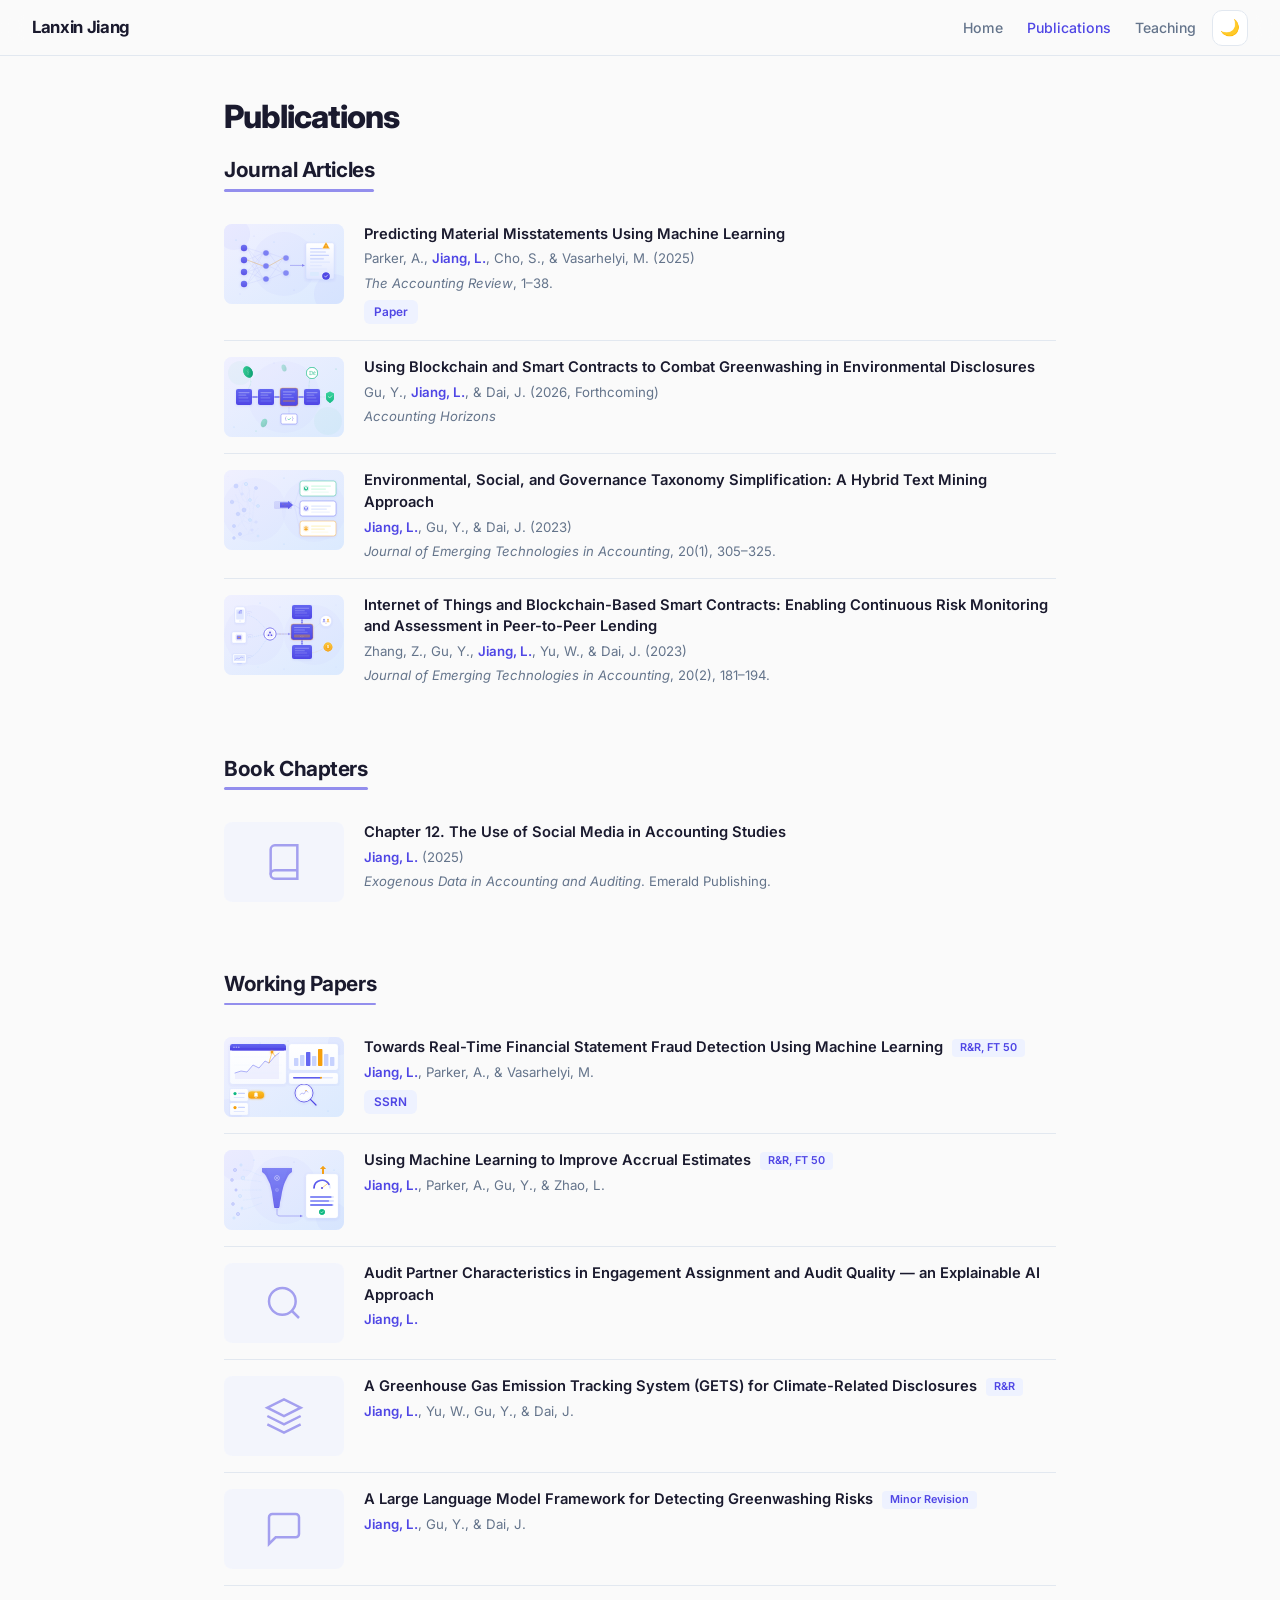
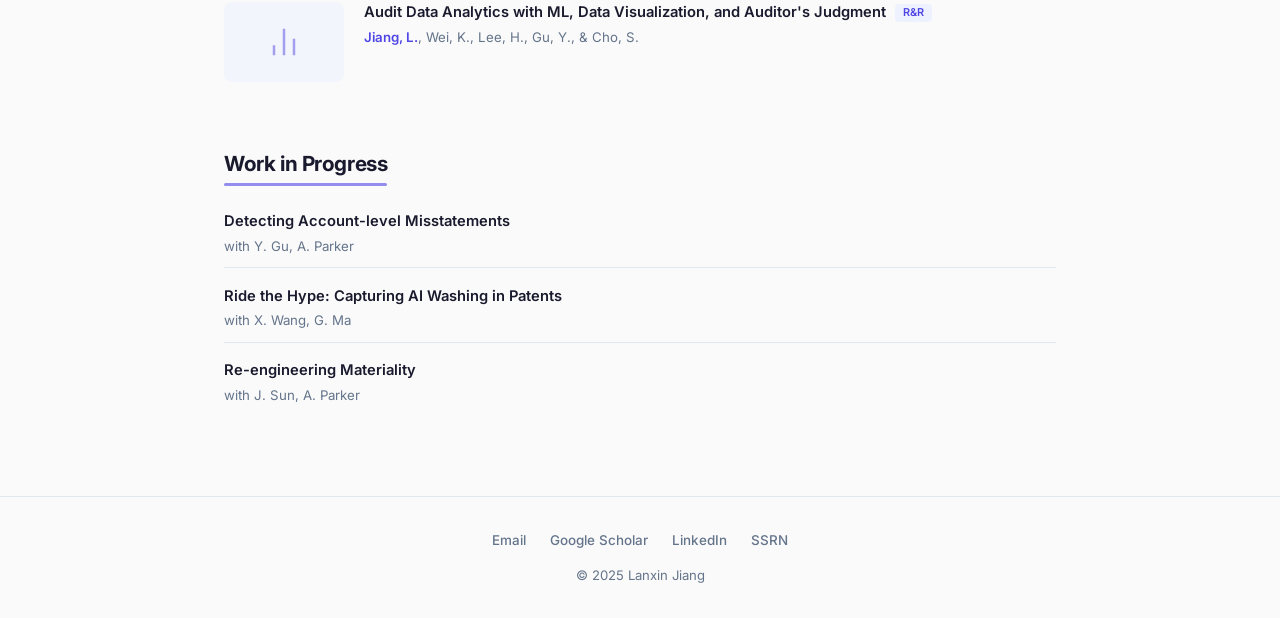
==== publications.html @ f1184260 "Multi-page layout with research figures and separate teaching page - Home: hero, research highlights" ====
<!DOCTYPE html>
<html lang="en" data-theme="light">
<head>
  <meta charset="UTF-8">
  <meta name="viewport" content="width=device-width, initial-scale=1.0">
  <title>Publications - Lanxin Jiang</title>
  <link rel="preconnect" href="https://fonts.googleapis.com">
  <link rel="preconnect" href="https://fonts.gstatic.com" crossorigin>
  <link href="https://fonts.googleapis.com/css2?family=Inter:wght@400;500;600;700;800&display=swap" rel="stylesheet">
  <link rel="stylesheet" href="assets/css/style.css">
  <link rel="icon" href="data:image/svg+xml,<svg xmlns='http://www.w3.org/2000/svg' viewBox='0 0 100 100'><text y='.9em' font-size='90'>L</text></svg>">
</head>
<body>

<nav class="navbar">
  <a href="index.html" class="nav-brand">Lanxin Jiang</a>
  <div class="nav-right">
    <ul class="nav-links" id="nav-desktop">
      <li><a href="index.html">Home</a></li>
      <li><a href="publications.html" class="active">Publications</a></li>
      <li><a href="teaching.html">Teaching</a></li>
    </ul>
    <button class="theme-toggle" id="theme-toggle" aria-label="Toggle theme"></button>
    <button class="menu-btn" id="menu-btn" aria-label="Menu">
      <svg width="22" height="22" viewBox="0 0 24 24" fill="none" stroke="currentColor" stroke-width="2"><line x1="3" y1="6" x2="21" y2="6"/><line x1="3" y1="12" x2="21" y2="12"/><line x1="3" y1="18" x2="21" y2="18"/></svg>
    </button>
  </div>
</nav>
<div class="nav-mobile hidden" id="nav-mobile">
  <a href="index.html">Home</a>
  <a href="publications.html">Publications</a>
  <a href="teaching.html">Teaching</a>
</div>

<main class="container page-top">

  <h1 class="page-title">Publications</h1>

  <!-- Journal Articles -->
  <section class="section">
    <h2 class="heading">Journal Articles</h2>

    <a href="https://papers.ssrn.com/sol3/papers.cfm?abstract_id=4003621" target="_blank" class="sp-card">
      <div class="sp-thumb"><img src="assets/images/covers/misstatement.svg" alt=""></div>
      <div class="sp-body">
        <div class="sp-title">Predicting Material Misstatements Using Machine Learning</div>
        <div class="sp-authors">Parker, A., <strong>Jiang, L.</strong>, Cho, S., &amp; Vasarhelyi, M. (2025)</div>
        <div class="sp-venue"><em>The Accounting Review</em>, 1&ndash;38.</div>
        <div class="sp-links"><span class="sp-btn">Paper</span></div>
      </div>
    </a>

    <a class="sp-card">
      <div class="sp-thumb"><img src="assets/images/covers/greenwashing.svg" alt=""></div>
      <div class="sp-body">
        <div class="sp-title">Using Blockchain and Smart Contracts to Combat Greenwashing in Environmental Disclosures</div>
        <div class="sp-authors">Gu, Y., <strong>Jiang, L.</strong>, &amp; Dai, J. (2026, Forthcoming)</div>
        <div class="sp-venue"><em>Accounting Horizons</em></div>
      </div>
    </a>

    <a class="sp-card">
      <div class="sp-thumb"><img src="assets/images/covers/esg-taxonomy.svg" alt=""></div>
      <div class="sp-body">
        <div class="sp-title">Environmental, Social, and Governance Taxonomy Simplification: A Hybrid Text Mining Approach</div>
        <div class="sp-authors"><strong>Jiang, L.</strong>, Gu, Y., &amp; Dai, J. (2023)</div>
        <div class="sp-venue"><em>Journal of Emerging Technologies in Accounting</em>, 20(1), 305&ndash;325.</div>
      </div>
    </a>

    <a class="sp-card">
      <div class="sp-thumb"><img src="assets/images/covers/iot-blockchain.svg" alt=""></div>
      <div class="sp-body">
        <div class="sp-title">Internet of Things and Blockchain-Based Smart Contracts: Enabling Continuous Risk Monitoring and Assessment in Peer-to-Peer Lending</div>
        <div class="sp-authors">Zhang, Z., Gu, Y., <strong>Jiang, L.</strong>, Yu, W., &amp; Dai, J. (2023)</div>
        <div class="sp-venue"><em>Journal of Emerging Technologies in Accounting</em>, 20(2), 181&ndash;194.</div>
      </div>
    </a>
  </section>

  <!-- Book Chapters -->
  <section class="section">
    <h2 class="heading">Book Chapters</h2>
    <a class="sp-card">
      <div class="sp-thumb sp-thumb-placeholder">
        <svg viewBox="0 0 24 24" fill="none" stroke="currentColor" stroke-width="1.5" width="40" height="40"><path d="M4 19.5A2.5 2.5 0 0 1 6.5 17H20"/><path d="M6.5 2H20v20H6.5A2.5 2.5 0 0 1 4 19.5v-15A2.5 2.5 0 0 1 6.5 2z"/></svg>
      </div>
      <div class="sp-body">
        <div class="sp-title">Chapter 12. The Use of Social Media in Accounting Studies</div>
        <div class="sp-authors"><strong>Jiang, L.</strong> (2025)</div>
        <div class="sp-venue"><em>Exogenous Data in Accounting and Auditing</em>. Emerald Publishing.</div>
      </div>
    </a>
  </section>

  <!-- Working Papers -->
  <section class="section">
    <h2 class="heading">Working Papers</h2>

    <a href="https://papers.ssrn.com/sol3/papers.cfm?abstract_id=4003621" target="_blank" class="sp-card">
      <div class="sp-thumb"><img src="assets/images/covers/fraud-detection.svg" alt=""></div>
      <div class="sp-body">
        <div class="sp-title">Towards Real-Time Financial Statement Fraud Detection Using Machine Learning <span class="status-tag">R&amp;R, FT 50</span></div>
        <div class="sp-authors"><strong>Jiang, L.</strong>, Parker, A., &amp; Vasarhelyi, M.</div>
        <div class="sp-links"><span class="sp-btn">SSRN</span></div>
      </div>
    </a>

    <a class="sp-card">
      <div class="sp-thumb"><img src="assets/images/covers/accrual.svg" alt=""></div>
      <div class="sp-body">
        <div class="sp-title">Using Machine Learning to Improve Accrual Estimates <span class="status-tag">R&amp;R, FT 50</span></div>
        <div class="sp-authors"><strong>Jiang, L.</strong>, Parker, A., Gu, Y., &amp; Zhao, L.</div>
      </div>
    </a>

    <a class="sp-card">
      <div class="sp-thumb sp-thumb-placeholder">
        <svg viewBox="0 0 24 24" fill="none" stroke="currentColor" stroke-width="1.5" width="40" height="40"><circle cx="11" cy="11" r="8"/><line x1="21" y1="21" x2="16.65" y2="16.65"/></svg>
      </div>
      <div class="sp-body">
        <div class="sp-title">Audit Partner Characteristics in Engagement Assignment and Audit Quality &mdash; an Explainable AI Approach</div>
        <div class="sp-authors"><strong>Jiang, L.</strong></div>
      </div>
    </a>

    <a class="sp-card">
      <div class="sp-thumb sp-thumb-placeholder">
        <svg viewBox="0 0 24 24" fill="none" stroke="currentColor" stroke-width="1.5" width="40" height="40"><path d="M12 2L2 7l10 5 10-5-10-5z"/><path d="M2 17l10 5 10-5"/><path d="M2 12l10 5 10-5"/></svg>
      </div>
      <div class="sp-body">
        <div class="sp-title">A Greenhouse Gas Emission Tracking System (GETS) for Climate-Related Disclosures <span class="status-tag">R&amp;R</span></div>
        <div class="sp-authors"><strong>Jiang, L.</strong>, Yu, W., Gu, Y., &amp; Dai, J.</div>
      </div>
    </a>

    <a class="sp-card">
      <div class="sp-thumb sp-thumb-placeholder">
        <svg viewBox="0 0 24 24" fill="none" stroke="currentColor" stroke-width="1.5" width="40" height="40"><path d="M21 15a2 2 0 0 1-2 2H7l-4 4V5a2 2 0 0 1 2-2h14a2 2 0 0 1 2 2z"/></svg>
      </div>
      <div class="sp-body">
        <div class="sp-title">A Large Language Model Framework for Detecting Greenwashing Risks <span class="status-tag">Minor Revision</span></div>
        <div class="sp-authors"><strong>Jiang, L.</strong>, Gu, Y., &amp; Dai, J.</div>
      </div>
    </a>

    <a class="sp-card">
      <div class="sp-thumb sp-thumb-placeholder">
        <svg viewBox="0 0 24 24" fill="none" stroke="currentColor" stroke-width="1.5" width="40" height="40"><path d="M18 20V10"/><path d="M12 20V4"/><path d="M6 20v-6"/></svg>
      </div>
      <div class="sp-body">
        <div class="sp-title">Audit Data Analytics with ML, Data Visualization, and Auditor's Judgment <span class="status-tag">R&amp;R</span></div>
        <div class="sp-authors"><strong>Jiang, L.</strong>, Wei, K., Lee, H., Gu, Y., &amp; Cho, S.</div>
      </div>
    </a>
  </section>

  <!-- Work in Progress -->
  <section class="section">
    <h2 class="heading">Work in Progress</h2>
    <div class="wip-list">
      <div class="wip-item">
        <div class="sp-title">Detecting Account-level Misstatements</div>
        <div class="sp-authors">with Y. Gu, A. Parker</div>
      </div>
      <div class="wip-item">
        <div class="sp-title">Ride the Hype: Capturing AI Washing in Patents</div>
        <div class="sp-authors">with X. Wang, G. Ma</div>
      </div>
      <div class="wip-item">
        <div class="sp-title">Re-engineering Materiality</div>
        <div class="sp-authors">with J. Sun, A. Parker</div>
      </div>
    </div>
  </section>

</main>

<footer class="footer">
  <div class="footer-links">
    <a href="mailto:lanxin.jiang@stonybrook.edu">Email</a>
    <a href="https://scholar.google.com/citations?user=8lEhc_EAAAAJ&hl=en" target="_blank">Google Scholar</a>
    <a href="https://www.linkedin.com/in/lanxin-jiang/" target="_blank">LinkedIn</a>
    <a href="https://papers.ssrn.com/sol3/cf_dev/AbsByAuth.cfm?per_id=4017853" target="_blank">SSRN</a>
  </div>
  <p>&copy; 2025 Lanxin Jiang</p>
</footer>

<script src="assets/js/main.js"></script>
</body>
</html>
---- assets/css/style.css ----
/* ===== Theme Variables ===== */
:root {
  --bg: #fafafa;
  --bg-alt: #ffffff;
  --text: #1a1a2e;
  --text-dim: #64748b;
  --accent: #4f46e5;
  --accent-soft: #eef2ff;
  --accent-text: #4338ca;
  --border: #e2e8f0;
  --card-bg: #ffffff;
  --shadow-sm: 0 1px 2px rgba(0,0,0,0.05);
  --shadow-md: 0 4px 16px rgba(0,0,0,0.06);
  --nav-bg: rgba(250,250,250,0.8);
}
[data-theme="dark"] {
  --bg: #0f172a;
  --bg-alt: #1e293b;
  --text: #e2e8f0;
  --text-dim: #94a3b8;
  --accent: #818cf8;
  --accent-soft: rgba(99,102,241,0.12);
  --accent-text: #a5b4fc;
  --border: #1e293b;
  --card-bg: #1e293b;
  --shadow-sm: 0 1px 2px rgba(0,0,0,0.2);
  --shadow-md: 0 4px 16px rgba(0,0,0,0.25);
  --nav-bg: rgba(15,23,42,0.8);
}

/* ===== Reset ===== */
*,*::before,*::after{box-sizing:border-box;margin:0;padding:0}
html{scroll-behavior:smooth}
body{font-family:'Inter',-apple-system,BlinkMacSystemFont,'Segoe UI',sans-serif;background:var(--bg);color:var(--text);line-height:1.7;transition:background .3s,color .3s}
a{color:var(--accent);text-decoration:none;transition:color .2s}
a:hover{color:var(--accent-text)}
img{max-width:100%;display:block}

/* ===== Navbar ===== */
.navbar{position:fixed;top:0;left:0;right:0;z-index:100;background:var(--nav-bg);backdrop-filter:blur(14px);-webkit-backdrop-filter:blur(14px);height:56px;display:flex;align-items:center;justify-content:space-between;padding:0 2rem;border-bottom:1px solid var(--border)}
.nav-brand{font-weight:700;font-size:1.05rem;color:var(--text);letter-spacing:-0.02em}
.nav-right{display:flex;align-items:center;gap:1rem}
.nav-links{display:flex;gap:1.5rem;list-style:none}
.nav-links a{color:var(--text-dim);font-size:.88rem;font-weight:500;transition:color .2s}
.nav-links a:hover,.nav-links a.active{color:var(--accent)}
.theme-toggle{width:36px;height:36px;border-radius:10px;border:1px solid var(--border);background:var(--bg-alt);cursor:pointer;display:flex;align-items:center;justify-content:center;font-size:1rem;transition:border-color .2s;color:var(--text)}
.theme-toggle:hover{border-color:var(--accent)}
.menu-btn{display:none;background:none;border:none;cursor:pointer;color:var(--text)}

/* Mobile nav */
.nav-mobile{position:fixed;top:56px;left:0;right:0;z-index:99;background:var(--nav-bg);backdrop-filter:blur(14px);display:flex;flex-direction:column;padding:1rem 2rem;gap:.75rem;border-bottom:1px solid var(--border)}
.nav-mobile a{color:var(--text-dim);font-weight:500;font-size:.95rem}
.nav-mobile a:hover{color:var(--accent)}
.hidden{display:none!important}

/* ===== Container ===== */
.container{max-width:880px;margin:0 auto;padding:76px 1.5rem 2rem}
.page-top{padding-top:90px}

/* ===== Page Titles ===== */
.page-title{font-size:2rem;font-weight:800;letter-spacing:-0.03em;margin-bottom:.5rem}
.page-desc{color:var(--text-dim);font-size:.95rem;margin-bottom:2rem;max-width:600px;line-height:1.7}

/* ===== Hero ===== */
.hero{display:flex;gap:3rem;align-items:flex-start;padding:2.5rem 0 3rem}
.hero-photo{flex-shrink:0}
.avatar{width:200px;height:200px;border-radius:50%;object-fit:cover;object-position:center top;box-shadow:var(--shadow-md)}
.hero-content h1{font-size:2.2rem;font-weight:800;letter-spacing:-0.03em;line-height:1.2}
.subtitle{color:var(--accent);font-weight:600;font-size:1.05rem;margin-top:.2rem}
.affiliation{color:var(--text-dim);font-size:.92rem;margin-top:.1rem}
.intro{color:var(--text-dim);font-size:.95rem;margin-top:1rem;line-height:1.8;max-width:520px}
.intro strong{color:var(--text);font-weight:600}

/* Link pills */
.link-row{display:flex;flex-wrap:wrap;gap:.5rem;margin-top:1.25rem}
.link-pill{display:inline-flex;align-items:center;gap:.35rem;padding:6px 14px;border-radius:999px;font-size:.82rem;font-weight:500;background:var(--accent-soft);color:var(--accent);transition:all .2s}
.link-pill:hover{background:var(--accent);color:#fff}
.link-pill svg{width:15px;height:15px;flex-shrink:0}

/* ===== Sections ===== */
.section{margin-bottom:3rem}
.heading{font-size:1.3rem;font-weight:700;letter-spacing:-0.02em;margin-bottom:1.25rem;position:relative;display:inline-block}
.heading::after{content:'';position:absolute;left:0;bottom:-4px;height:2.5px;width:100%;background:var(--accent);border-radius:2px;opacity:.6}

/* ===== Research Highlight Cards (with cover images) ===== */
.rh-card{display:flex;gap:1.5rem;background:var(--card-bg);border:1px solid var(--border);border-radius:14px;padding:1.25rem;margin-bottom:1rem;box-shadow:var(--shadow-sm);transition:box-shadow .25s,transform .25s;color:var(--text);text-decoration:none}
.rh-card:hover{box-shadow:var(--shadow-md);transform:translateY(-2px);color:var(--text)}
.rh-img{flex-shrink:0;width:220px;height:150px;border-radius:10px;overflow:hidden;background:var(--accent-soft)}
.rh-img img{width:100%;height:100%;object-fit:cover}
.rh-body{display:flex;flex-direction:column;justify-content:center;min-width:0}
.rh-badge{display:inline-block;font-size:.7rem;font-weight:700;text-transform:uppercase;letter-spacing:.04em;padding:2px 10px;border-radius:6px;background:var(--accent-soft);color:var(--accent);margin-bottom:.4rem;width:fit-content}
.rh-body h3{font-size:1.02rem;font-weight:700;line-height:1.4;margin-bottom:.3rem}
.rh-body p{color:var(--text-dim);font-size:.86rem;line-height:1.6;margin-bottom:.3rem}
.rh-authors{color:var(--text-dim);font-size:.8rem;font-style:italic}
.rh-cta{color:var(--accent);font-size:.85rem;font-weight:600;margin-top:.4rem}

/* ===== Selected Publications (thumbnail + info) ===== */
.sp-card{display:flex;gap:1.25rem;padding:1rem 0;border-bottom:1px solid var(--border);color:var(--text);text-decoration:none;transition:background .15s}
.sp-card:last-child{border-bottom:none}
.sp-card:hover{background:var(--accent-soft);border-radius:10px;padding-left:.75rem;padding-right:.75rem}
.sp-thumb{flex-shrink:0;width:120px;height:80px;border-radius:8px;overflow:hidden;background:var(--accent-soft)}
.sp-thumb img{width:100%;height:100%;object-fit:cover}
.sp-thumb-placeholder{display:flex;align-items:center;justify-content:center;color:var(--accent);opacity:.5}
.sp-body{min-width:0}
.sp-title{font-weight:600;font-size:.92rem;line-height:1.45}
.sp-authors{color:var(--text-dim);font-size:.83rem;margin-top:.15rem}
.sp-authors strong{color:var(--accent);font-weight:600}
.sp-venue{color:var(--text-dim);font-size:.82rem;margin-top:.1rem}
.sp-links{display:flex;gap:.4rem;margin-top:.4rem}
.sp-btn{display:inline-block;font-size:.74rem;font-weight:600;padding:2px 10px;border-radius:6px;background:var(--accent-soft);color:var(--accent)}
.status-tag{display:inline-block;font-size:.68rem;font-weight:600;padding:1px 8px;border-radius:4px;background:var(--accent-soft);color:var(--accent);vertical-align:middle;margin-left:.3rem}

.view-all-link{font-size:.92rem;font-weight:600;color:var(--accent)}

/* ===== Education ===== */
.edu-grid{display:flex;flex-direction:column;gap:1rem}
.edu-item{padding:.75rem 1rem;border-left:3px solid var(--accent);background:var(--bg-alt);border-radius:0 10px 10px 0}
.edu-degree{font-weight:700;font-size:.95rem}
.edu-field{font-weight:400;color:var(--text-dim)}
.edu-school{color:var(--text-dim);font-size:.85rem;margin-top:.15rem}

/* ===== News ===== */
.news-grid{display:flex;flex-direction:column;gap:.25rem}
.news-entry{display:flex;gap:1rem;padding:.6rem 0;font-size:.9rem;color:var(--text-dim);border-bottom:1px solid var(--border)}
.news-entry:last-child{border-bottom:none}
.news-date{color:var(--accent);font-weight:600;font-size:.8rem;min-width:48px;flex-shrink:0;padding-top:1px}
.news-entry strong{color:var(--text)}
.news-entry em{font-style:italic}

/* ===== Teaching Page ===== */
.teach-card{background:var(--card-bg);border:1px solid var(--border);border-radius:14px;padding:1.5rem;margin-bottom:1rem;box-shadow:var(--shadow-sm)}
.teach-header{display:flex;align-items:center;gap:.75rem;flex-wrap:wrap}
.teach-header h3{font-size:1.05rem;font-weight:700}
.teach-badge{font-size:.72rem;font-weight:600;padding:2px 10px;border-radius:6px;background:var(--accent-soft);color:var(--accent)}
.teach-meta-line{color:var(--text-dim);font-size:.85rem;margin-top:.25rem}
.teach-desc{color:var(--text-dim);font-size:.88rem;line-height:1.7;margin-top:.6rem}
.teach-eval{margin-top:.5rem;font-size:.85rem;color:var(--accent)}
.teach-eval strong{font-weight:700}

.ta-grid{display:flex;flex-direction:column;gap:.5rem}
.ta-item{padding:.6rem 1rem;background:var(--bg-alt);border-radius:10px;border:1px solid var(--border)}
.ta-course{font-weight:600;font-size:.93rem}
.ta-meta{color:var(--text-dim);font-size:.84rem;margin-top:.1rem}

/* ===== WIP ===== */
.wip-list{display:flex;flex-direction:column;gap:.5rem}
.wip-item{padding:.6rem 0;border-bottom:1px solid var(--border)}
.wip-item:last-child{border-bottom:none}

/* ===== Footer ===== */
.footer{text-align:center;padding:2rem 1.5rem;border-top:1px solid var(--border);color:var(--text-dim);font-size:.82rem}
.footer-links{display:flex;justify-content:center;gap:1.5rem;margin-bottom:.75rem;flex-wrap:wrap}
.footer-links a{color:var(--text-dim);font-weight:500;font-size:.84rem}
.footer-links a:hover{color:var(--accent)}

/* ===== Responsive ===== */
@media(max-width:700px){
  .navbar{padding:0 1rem}
  #nav-desktop{display:none}
  .menu-btn{display:block}
  .hero{flex-direction:column;align-items:center;text-align:center;gap:1.5rem;padding:1.5rem 0 2rem}
  .avatar{width:150px;height:150px}
  .intro{max-width:100%}
  .link-row{justify-content:center}
  .container{padding:66px 1rem 2rem}
  .page-top{padding-top:80px}
  .rh-card{flex-direction:column}
  .rh-img{width:100%;height:180px}
  .sp-card{flex-direction:column;gap:.75rem}
  .sp-thumb{width:100%;height:140px}
  .news-entry{flex-direction:column;gap:.15rem}
  .teach-header{flex-direction:column;align-items:flex-start;gap:.3rem}
}
@media(min-width:701px){
  .menu-btn{display:none}
  .nav-mobile{display:none!important}
}
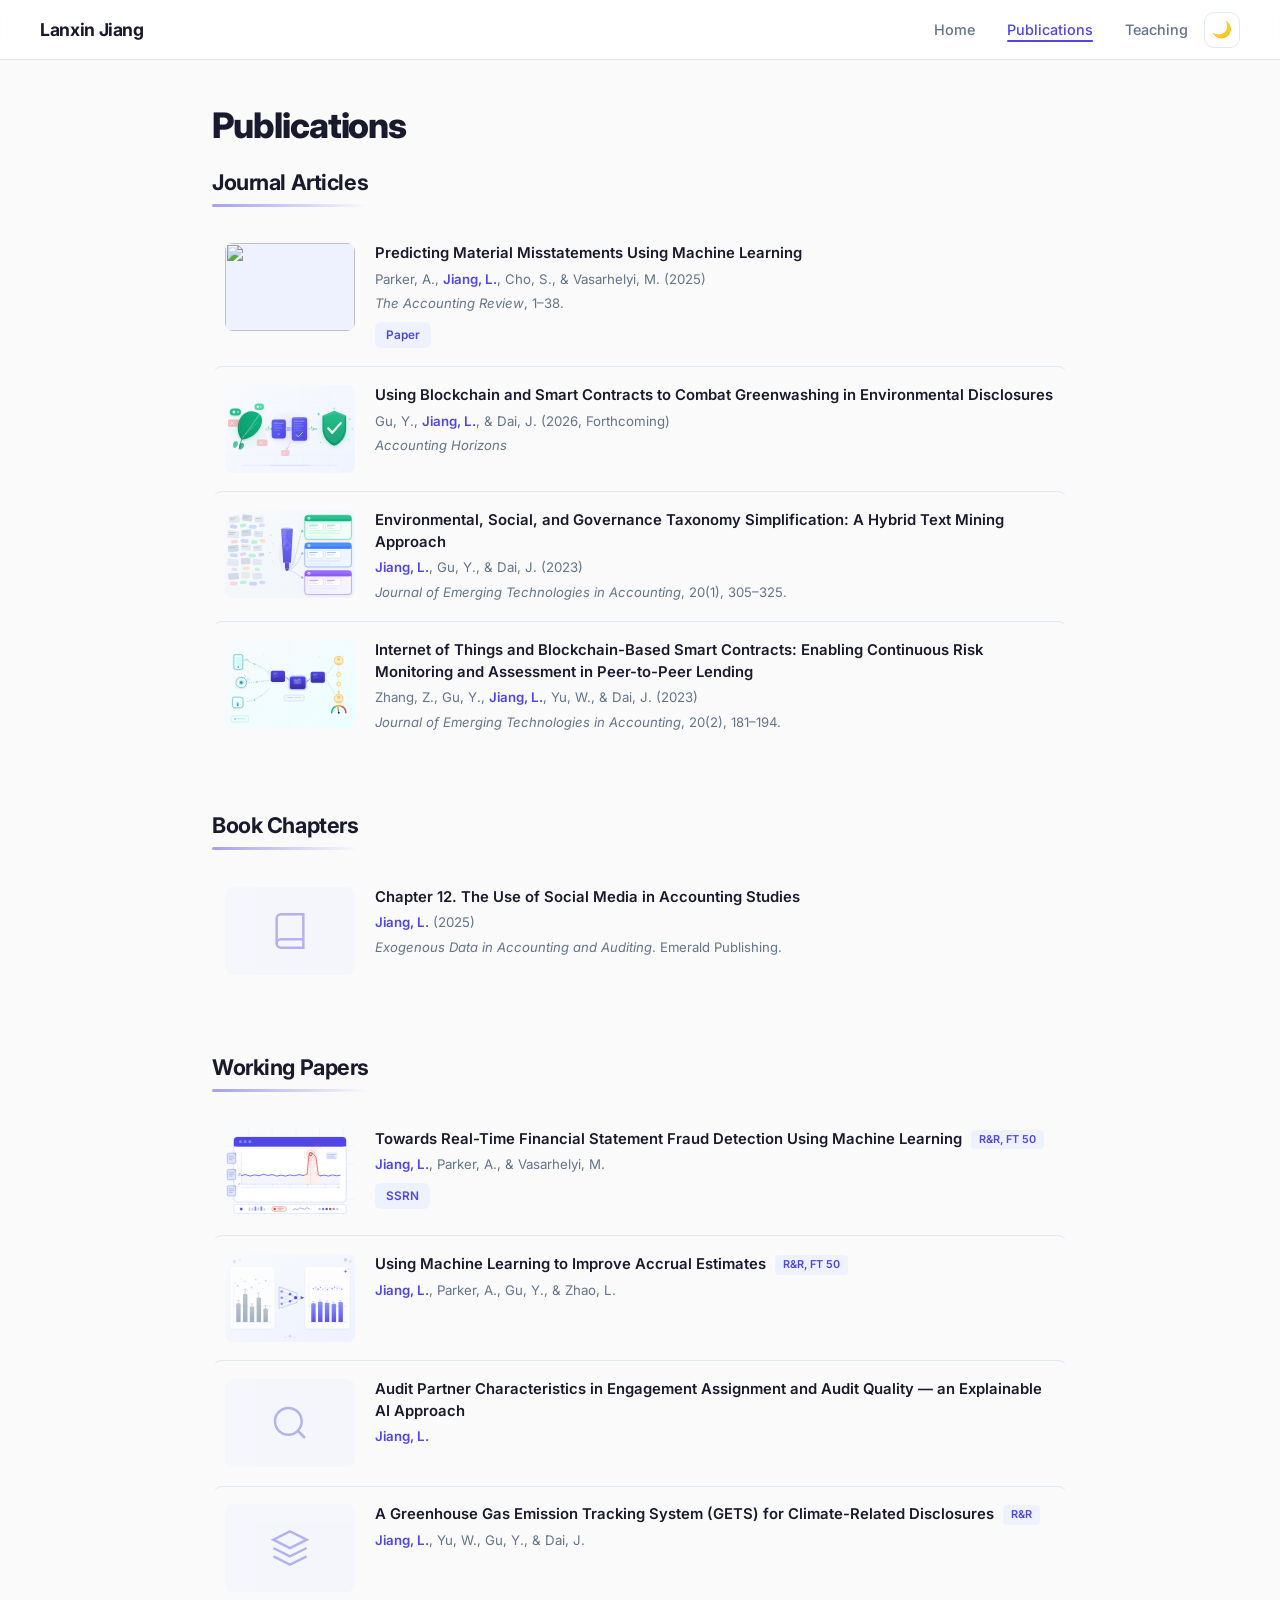
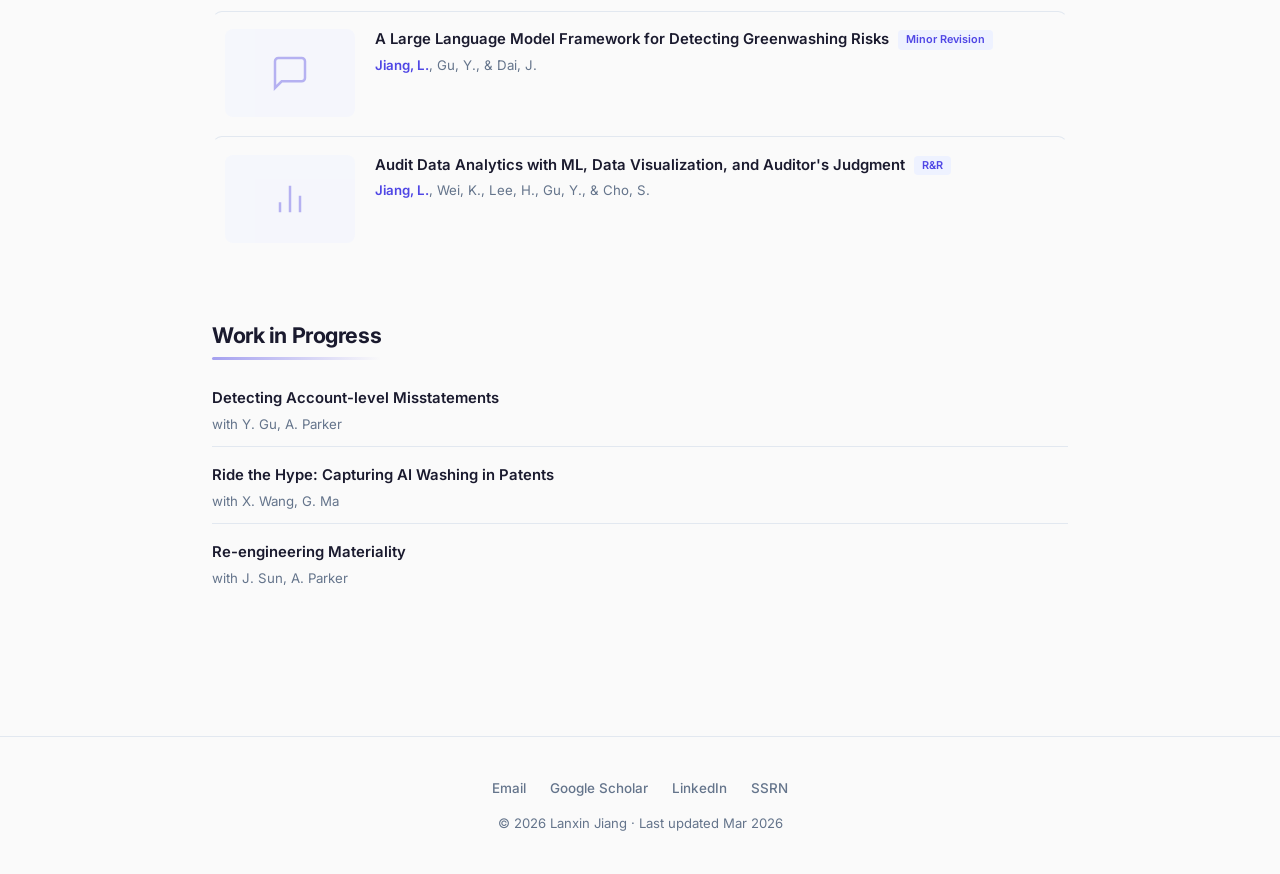
==== commit 5c711bf9: "Fix ESG taxonomy SVG and update footer year - Rebuilt ESG taxonomy SVG so all 3 clusters (E/S/G) dis" ====
--- a/publications.html
+++ b/publications.html
@@ -183,7 +183,7 @@
     <a href="https://www.linkedin.com/in/lanxin-jiang/" target="_blank">LinkedIn</a>
     <a href="https://papers.ssrn.com/sol3/cf_dev/AbsByAuth.cfm?per_id=4017853" target="_blank">SSRN</a>
   </div>
-  <p>&copy; 2025 Lanxin Jiang</p>
+  <p>&copy; 2026 Lanxin Jiang &middot; Last updated Mar 2026</p>
 </footer>
 
 <script src="assets/js/main.js"></script>
--- a/assets/css/style.css
+++ b/assets/css/style.css
@@ -5,13 +5,17 @@
   --text: #1a1a2e;
   --text-dim: #64748b;
   --accent: #4f46e5;
+  --accent-hover: #4338ca;
   --accent-soft: #eef2ff;
   --accent-text: #4338ca;
   --border: #e2e8f0;
   --card-bg: #ffffff;
-  --shadow-sm: 0 1px 2px rgba(0,0,0,0.05);
-  --shadow-md: 0 4px 16px rgba(0,0,0,0.06);
-  --nav-bg: rgba(250,250,250,0.8);
+  --shadow-sm: 0 1px 3px rgba(0,0,0,0.04);
+  --shadow-md: 0 4px 20px rgba(0,0,0,0.07);
+  --shadow-lg: 0 8px 32px rgba(0,0,0,0.1);
+  --nav-bg: rgba(255,255,255,0.85);
+  --radius: 16px;
+  --radius-sm: 10px;
 }
 [data-theme="dark"] {
   --bg: #0f172a;
@@ -19,13 +23,15 @@
   --text: #e2e8f0;
   --text-dim: #94a3b8;
   --accent: #818cf8;
+  --accent-hover: #a5b4fc;
   --accent-soft: rgba(99,102,241,0.12);
   --accent-text: #a5b4fc;
   --border: #1e293b;
   --card-bg: #1e293b;
-  --shadow-sm: 0 1px 2px rgba(0,0,0,0.2);
-  --shadow-md: 0 4px 16px rgba(0,0,0,0.25);
-  --nav-bg: rgba(15,23,42,0.8);
+  --shadow-sm: 0 1px 3px rgba(0,0,0,0.2);
+  --shadow-md: 0 4px 20px rgba(0,0,0,0.3);
+  --shadow-lg: 0 8px 32px rgba(0,0,0,0.4);
+  --nav-bg: rgba(15,23,42,0.85);
 }
 
 /* ===== Reset ===== */
@@ -37,138 +43,157 @@
 img{max-width:100%;display:block}
 
 /* ===== Navbar ===== */
-.navbar{position:fixed;top:0;left:0;right:0;z-index:100;background:var(--nav-bg);backdrop-filter:blur(14px);-webkit-backdrop-filter:blur(14px);height:56px;display:flex;align-items:center;justify-content:space-between;padding:0 2rem;border-bottom:1px solid var(--border)}
-.nav-brand{font-weight:700;font-size:1.05rem;color:var(--text);letter-spacing:-0.02em}
+.navbar{position:fixed;top:0;left:0;right:0;z-index:100;background:var(--nav-bg);backdrop-filter:blur(16px);-webkit-backdrop-filter:blur(16px);height:60px;display:flex;align-items:center;justify-content:space-between;padding:0 2.5rem;border-bottom:1px solid var(--border)}
+.nav-brand{font-weight:700;font-size:1.1rem;color:var(--text);letter-spacing:-0.02em}
+.nav-brand:hover{color:var(--accent)}
 .nav-right{display:flex;align-items:center;gap:1rem}
-.nav-links{display:flex;gap:1.5rem;list-style:none}
-.nav-links a{color:var(--text-dim);font-size:.88rem;font-weight:500;transition:color .2s}
+.nav-links{display:flex;gap:2rem;list-style:none}
+.nav-links a{color:var(--text-dim);font-size:.9rem;font-weight:500;transition:color .2s;position:relative}
 .nav-links a:hover,.nav-links a.active{color:var(--accent)}
-.theme-toggle{width:36px;height:36px;border-radius:10px;border:1px solid var(--border);background:var(--bg-alt);cursor:pointer;display:flex;align-items:center;justify-content:center;font-size:1rem;transition:border-color .2s;color:var(--text)}
-.theme-toggle:hover{border-color:var(--accent)}
+.nav-links a.active::after{content:'';position:absolute;bottom:-4px;left:0;right:0;height:2px;background:var(--accent);border-radius:1px}
+.theme-toggle{width:36px;height:36px;border-radius:10px;border:1px solid var(--border);background:var(--bg-alt);cursor:pointer;display:flex;align-items:center;justify-content:center;font-size:1rem;transition:all .2s;color:var(--text)}
+.theme-toggle:hover{border-color:var(--accent);background:var(--accent-soft)}
 .menu-btn{display:none;background:none;border:none;cursor:pointer;color:var(--text)}
 
 /* Mobile nav */
-.nav-mobile{position:fixed;top:56px;left:0;right:0;z-index:99;background:var(--nav-bg);backdrop-filter:blur(14px);display:flex;flex-direction:column;padding:1rem 2rem;gap:.75rem;border-bottom:1px solid var(--border)}
+.nav-mobile{position:fixed;top:60px;left:0;right:0;z-index:99;background:var(--nav-bg);backdrop-filter:blur(16px);display:flex;flex-direction:column;padding:1rem 2rem;gap:.75rem;border-bottom:1px solid var(--border)}
 .nav-mobile a{color:var(--text-dim);font-weight:500;font-size:.95rem}
 .nav-mobile a:hover{color:var(--accent)}
 .hidden{display:none!important}
 
 /* ===== Container ===== */
-.container{max-width:880px;margin:0 auto;padding:76px 1.5rem 2rem}
-.page-top{padding-top:90px}
+.container{max-width:920px;margin:0 auto;padding:80px 2rem 3rem}
+.page-top{padding-top:96px}
 
 /* ===== Page Titles ===== */
-.page-title{font-size:2rem;font-weight:800;letter-spacing:-0.03em;margin-bottom:.5rem}
-.page-desc{color:var(--text-dim);font-size:.95rem;margin-bottom:2rem;max-width:600px;line-height:1.7}
+.page-title{font-size:2.2rem;font-weight:800;letter-spacing:-0.03em;margin-bottom:.5rem}
+.page-desc{color:var(--text-dim);font-size:.95rem;margin-bottom:2.5rem;max-width:620px;line-height:1.8}
 
 /* ===== Hero ===== */
-.hero{display:flex;gap:3rem;align-items:flex-start;padding:2.5rem 0 3rem}
+.hero{display:flex;gap:3.5rem;align-items:flex-start;padding:3rem 0 3.5rem}
 .hero-photo{flex-shrink:0}
-.avatar{width:200px;height:200px;border-radius:50%;object-fit:cover;object-position:center top;box-shadow:var(--shadow-md)}
-.hero-content h1{font-size:2.2rem;font-weight:800;letter-spacing:-0.03em;line-height:1.2}
-.subtitle{color:var(--accent);font-weight:600;font-size:1.05rem;margin-top:.2rem}
-.affiliation{color:var(--text-dim);font-size:.92rem;margin-top:.1rem}
-.intro{color:var(--text-dim);font-size:.95rem;margin-top:1rem;line-height:1.8;max-width:520px}
+.avatar{width:220px;height:220px;border-radius:50%;object-fit:cover;object-position:center top;box-shadow:var(--shadow-lg);border:4px solid var(--bg-alt)}
+.hero-content{padding-top:.5rem}
+.hero-content h1{font-size:2.4rem;font-weight:800;letter-spacing:-0.03em;line-height:1.15}
+.subtitle{color:var(--accent);font-weight:600;font-size:1.1rem;margin-top:.3rem}
+.affiliation{color:var(--text-dim);font-size:.93rem;margin-top:.15rem}
+.intro{color:var(--text-dim);font-size:.95rem;margin-top:1.1rem;line-height:1.85;max-width:540px}
 .intro strong{color:var(--text);font-weight:600}
+
+/* Research interest tags */
+.interest-tags{display:flex;flex-wrap:wrap;gap:.4rem;margin-top:1rem}
+.interest-tag{display:inline-block;padding:3px 12px;border-radius:999px;font-size:.78rem;font-weight:500;background:var(--accent-soft);color:var(--accent);border:1px solid transparent;transition:all .2s}
+.interest-tag:hover{border-color:var(--accent)}
 
 /* Link pills */
 .link-row{display:flex;flex-wrap:wrap;gap:.5rem;margin-top:1.25rem}
-.link-pill{display:inline-flex;align-items:center;gap:.35rem;padding:6px 14px;border-radius:999px;font-size:.82rem;font-weight:500;background:var(--accent-soft);color:var(--accent);transition:all .2s}
-.link-pill:hover{background:var(--accent);color:#fff}
+.link-pill{display:inline-flex;align-items:center;gap:.4rem;padding:7px 16px;border-radius:999px;font-size:.83rem;font-weight:500;background:var(--accent-soft);color:var(--accent);transition:all .2s;border:1px solid transparent}
+.link-pill:hover{background:var(--accent);color:#fff;border-color:var(--accent);transform:translateY(-1px)}
 .link-pill svg{width:15px;height:15px;flex-shrink:0}
 
 /* ===== Sections ===== */
-.section{margin-bottom:3rem}
-.heading{font-size:1.3rem;font-weight:700;letter-spacing:-0.02em;margin-bottom:1.25rem;position:relative;display:inline-block}
-.heading::after{content:'';position:absolute;left:0;bottom:-4px;height:2.5px;width:100%;background:var(--accent);border-radius:2px;opacity:.6}
-
-/* ===== Research Highlight Cards (with cover images) ===== */
-.rh-card{display:flex;gap:1.5rem;background:var(--card-bg);border:1px solid var(--border);border-radius:14px;padding:1.25rem;margin-bottom:1rem;box-shadow:var(--shadow-sm);transition:box-shadow .25s,transform .25s;color:var(--text);text-decoration:none}
-.rh-card:hover{box-shadow:var(--shadow-md);transform:translateY(-2px);color:var(--text)}
-.rh-img{flex-shrink:0;width:220px;height:150px;border-radius:10px;overflow:hidden;background:var(--accent-soft)}
-.rh-img img{width:100%;height:100%;object-fit:cover}
+.section{margin-bottom:3.5rem}
+.heading{font-size:1.35rem;font-weight:700;letter-spacing:-0.02em;margin-bottom:1.5rem;position:relative;display:inline-block}
+.heading::after{content:'';position:absolute;left:0;bottom:-6px;height:3px;width:100%;background:linear-gradient(90deg, var(--accent), transparent);border-radius:2px;opacity:.5}
+
+/* ===== Research Highlight Cards ===== */
+.rh-card{display:flex;gap:1.75rem;background:var(--card-bg);border:1px solid var(--border);border-radius:var(--radius);padding:1.5rem;margin-bottom:1.25rem;box-shadow:var(--shadow-sm);transition:all .3s;color:var(--text);text-decoration:none;cursor:pointer}
+.rh-card:hover{box-shadow:var(--shadow-md);transform:translateY(-3px);color:var(--text);border-color:var(--accent)}
+.rh-img{flex-shrink:0;width:240px;height:160px;border-radius:var(--radius-sm);overflow:hidden;background:var(--accent-soft)}
+.rh-img img{width:100%;height:100%;object-fit:cover;transition:transform .3s}
+.rh-card:hover .rh-img img{transform:scale(1.03)}
 .rh-body{display:flex;flex-direction:column;justify-content:center;min-width:0}
-.rh-badge{display:inline-block;font-size:.7rem;font-weight:700;text-transform:uppercase;letter-spacing:.04em;padding:2px 10px;border-radius:6px;background:var(--accent-soft);color:var(--accent);margin-bottom:.4rem;width:fit-content}
-.rh-body h3{font-size:1.02rem;font-weight:700;line-height:1.4;margin-bottom:.3rem}
-.rh-body p{color:var(--text-dim);font-size:.86rem;line-height:1.6;margin-bottom:.3rem}
+.rh-badge{display:inline-block;font-size:.7rem;font-weight:700;text-transform:uppercase;letter-spacing:.05em;padding:3px 12px;border-radius:6px;background:var(--accent-soft);color:var(--accent);margin-bottom:.5rem;width:fit-content}
+.rh-body h3{font-size:1.05rem;font-weight:700;line-height:1.45;margin-bottom:.35rem}
+.rh-body p{color:var(--text-dim);font-size:.87rem;line-height:1.65;margin-bottom:.35rem}
 .rh-authors{color:var(--text-dim);font-size:.8rem;font-style:italic}
-.rh-cta{color:var(--accent);font-size:.85rem;font-weight:600;margin-top:.4rem}
-
-/* ===== Selected Publications (thumbnail + info) ===== */
-.sp-card{display:flex;gap:1.25rem;padding:1rem 0;border-bottom:1px solid var(--border);color:var(--text);text-decoration:none;transition:background .15s}
-.sp-card:last-child{border-bottom:none}
-.sp-card:hover{background:var(--accent-soft);border-radius:10px;padding-left:.75rem;padding-right:.75rem}
-.sp-thumb{flex-shrink:0;width:120px;height:80px;border-radius:8px;overflow:hidden;background:var(--accent-soft)}
+.rh-cta{color:var(--accent);font-size:.85rem;font-weight:600;margin-top:.5rem;display:inline-flex;align-items:center;gap:.3rem}
+.rh-cta::after{content:'';display:inline-block;width:16px;height:16px;background:currentColor;-webkit-mask:url("data:image/svg+xml,%3Csvg viewBox='0 0 24 24' fill='none' stroke='currentColor' stroke-width='2' xmlns='http://www.w3.org/2000/svg'%3E%3Cpath d='M5 12h14M12 5l7 7-7 7'/%3E%3C/svg%3E") no-repeat center;mask:url("data:image/svg+xml,%3Csvg viewBox='0 0 24 24' fill='none' stroke='currentColor' stroke-width='2' xmlns='http://www.w3.org/2000/svg'%3E%3Cpath d='M5 12h14M12 5l7 7-7 7'/%3E%3C/svg%3E") no-repeat center;transition:transform .2s}
+.rh-card:hover .rh-cta::after{transform:translateX(3px)}
+
+/* ===== Selected Publications ===== */
+.sp-card{display:flex;gap:1.25rem;padding:1.1rem .75rem;border-radius:var(--radius-sm);color:var(--text);text-decoration:none;transition:all .2s;border:1px solid transparent}
+.sp-card+.sp-card{border-top:1px solid var(--border)}
+.sp-card:hover{background:var(--accent-soft);border-color:var(--border);box-shadow:var(--shadow-sm)}
+.sp-thumb{flex-shrink:0;width:130px;height:88px;border-radius:8px;overflow:hidden;background:var(--accent-soft)}
 .sp-thumb img{width:100%;height:100%;object-fit:cover}
-.sp-thumb-placeholder{display:flex;align-items:center;justify-content:center;color:var(--accent);opacity:.5}
+.sp-thumb-placeholder{display:flex;align-items:center;justify-content:center;color:var(--accent);opacity:.4}
 .sp-body{min-width:0}
-.sp-title{font-weight:600;font-size:.92rem;line-height:1.45}
-.sp-authors{color:var(--text-dim);font-size:.83rem;margin-top:.15rem}
+.sp-title{font-weight:600;font-size:.93rem;line-height:1.45}
+.sp-authors{color:var(--text-dim);font-size:.83rem;margin-top:.2rem}
 .sp-authors strong{color:var(--accent);font-weight:600}
 .sp-venue{color:var(--text-dim);font-size:.82rem;margin-top:.1rem}
-.sp-links{display:flex;gap:.4rem;margin-top:.4rem}
-.sp-btn{display:inline-block;font-size:.74rem;font-weight:600;padding:2px 10px;border-radius:6px;background:var(--accent-soft);color:var(--accent)}
-.status-tag{display:inline-block;font-size:.68rem;font-weight:600;padding:1px 8px;border-radius:4px;background:var(--accent-soft);color:var(--accent);vertical-align:middle;margin-left:.3rem}
-
-.view-all-link{font-size:.92rem;font-weight:600;color:var(--accent)}
+.sp-links{display:flex;gap:.4rem;margin-top:.45rem}
+.sp-btn{display:inline-block;font-size:.74rem;font-weight:600;padding:3px 11px;border-radius:6px;background:var(--accent-soft);color:var(--accent);transition:all .2s}
+.sp-btn:hover{background:var(--accent);color:#fff}
+.status-tag{display:inline-block;font-size:.68rem;font-weight:600;padding:2px 8px;border-radius:4px;background:var(--accent-soft);color:var(--accent);vertical-align:middle;margin-left:.3rem}
+
+.view-all-link{font-size:.92rem;font-weight:600;color:var(--accent);display:inline-flex;align-items:center;gap:.3rem;transition:gap .2s}
+.view-all-link:hover{gap:.5rem}
 
 /* ===== Education ===== */
 .edu-grid{display:flex;flex-direction:column;gap:1rem}
-.edu-item{padding:.75rem 1rem;border-left:3px solid var(--accent);background:var(--bg-alt);border-radius:0 10px 10px 0}
+.edu-item{padding:.85rem 1.25rem;border-left:3px solid var(--accent);background:var(--bg-alt);border-radius:0 var(--radius-sm) var(--radius-sm) 0;transition:box-shadow .2s}
+.edu-item:hover{box-shadow:var(--shadow-sm)}
 .edu-degree{font-weight:700;font-size:.95rem}
 .edu-field{font-weight:400;color:var(--text-dim)}
 .edu-school{color:var(--text-dim);font-size:.85rem;margin-top:.15rem}
 
 /* ===== News ===== */
-.news-grid{display:flex;flex-direction:column;gap:.25rem}
-.news-entry{display:flex;gap:1rem;padding:.6rem 0;font-size:.9rem;color:var(--text-dim);border-bottom:1px solid var(--border)}
+.news-grid{display:flex;flex-direction:column;gap:0}
+.news-entry{display:flex;gap:1.25rem;padding:.7rem 0;font-size:.9rem;color:var(--text-dim);border-bottom:1px solid var(--border)}
 .news-entry:last-child{border-bottom:none}
-.news-date{color:var(--accent);font-weight:600;font-size:.8rem;min-width:48px;flex-shrink:0;padding-top:1px}
+.news-date{color:var(--accent);font-weight:700;font-size:.8rem;min-width:48px;flex-shrink:0;padding-top:2px}
 .news-entry strong{color:var(--text)}
 .news-entry em{font-style:italic}
 
 /* ===== Teaching Page ===== */
-.teach-card{background:var(--card-bg);border:1px solid var(--border);border-radius:14px;padding:1.5rem;margin-bottom:1rem;box-shadow:var(--shadow-sm)}
+.teach-card{background:var(--card-bg);border:1px solid var(--border);border-radius:var(--radius);padding:1.5rem;margin-bottom:1rem;box-shadow:var(--shadow-sm);transition:all .2s}
+.teach-card:hover{box-shadow:var(--shadow-md);border-color:var(--accent)}
 .teach-header{display:flex;align-items:center;gap:.75rem;flex-wrap:wrap}
 .teach-header h3{font-size:1.05rem;font-weight:700}
-.teach-badge{font-size:.72rem;font-weight:600;padding:2px 10px;border-radius:6px;background:var(--accent-soft);color:var(--accent)}
+.teach-badge{font-size:.72rem;font-weight:600;padding:3px 11px;border-radius:6px;background:var(--accent-soft);color:var(--accent)}
 .teach-meta-line{color:var(--text-dim);font-size:.85rem;margin-top:.25rem}
-.teach-desc{color:var(--text-dim);font-size:.88rem;line-height:1.7;margin-top:.6rem}
-.teach-eval{margin-top:.5rem;font-size:.85rem;color:var(--accent)}
+.teach-desc{color:var(--text-dim);font-size:.88rem;line-height:1.75;margin-top:.6rem}
+.teach-eval{margin-top:.6rem;font-size:.85rem;color:var(--accent);font-weight:500}
 .teach-eval strong{font-weight:700}
 
 .ta-grid{display:flex;flex-direction:column;gap:.5rem}
-.ta-item{padding:.6rem 1rem;background:var(--bg-alt);border-radius:10px;border:1px solid var(--border)}
+.ta-item{padding:.7rem 1rem;background:var(--bg-alt);border-radius:var(--radius-sm);border:1px solid var(--border);transition:all .2s}
+.ta-item:hover{border-color:var(--accent)}
 .ta-course{font-weight:600;font-size:.93rem}
 .ta-meta{color:var(--text-dim);font-size:.84rem;margin-top:.1rem}
 
 /* ===== WIP ===== */
 .wip-list{display:flex;flex-direction:column;gap:.5rem}
-.wip-item{padding:.6rem 0;border-bottom:1px solid var(--border)}
+.wip-item{padding:.65rem 0;border-bottom:1px solid var(--border)}
 .wip-item:last-child{border-bottom:none}
 
 /* ===== Footer ===== */
-.footer{text-align:center;padding:2rem 1.5rem;border-top:1px solid var(--border);color:var(--text-dim);font-size:.82rem}
+.footer{text-align:center;padding:2.5rem 2rem;border-top:1px solid var(--border);color:var(--text-dim);font-size:.82rem;margin-top:2rem}
 .footer-links{display:flex;justify-content:center;gap:1.5rem;margin-bottom:.75rem;flex-wrap:wrap}
-.footer-links a{color:var(--text-dim);font-weight:500;font-size:.84rem}
+.footer-links a{color:var(--text-dim);font-weight:500;font-size:.84rem;transition:color .2s}
 .footer-links a:hover{color:var(--accent)}
 
 /* ===== Responsive ===== */
 @media(max-width:700px){
-  .navbar{padding:0 1rem}
+  .navbar{padding:0 1rem;height:56px}
   #nav-desktop{display:none}
   .menu-btn{display:block}
+  .nav-mobile{top:56px}
   .hero{flex-direction:column;align-items:center;text-align:center;gap:1.5rem;padding:1.5rem 0 2rem}
-  .avatar{width:150px;height:150px}
+  .avatar{width:160px;height:160px}
+  .hero-content{padding-top:0}
   .intro{max-width:100%}
   .link-row{justify-content:center}
-  .container{padding:66px 1rem 2rem}
+  .interest-tags{justify-content:center}
+  .container{padding:70px 1rem 2rem}
   .page-top{padding-top:80px}
-  .rh-card{flex-direction:column}
+  .rh-card{flex-direction:column;padding:1rem}
   .rh-img{width:100%;height:180px}
   .sp-card{flex-direction:column;gap:.75rem}
-  .sp-thumb{width:100%;height:140px}
-  .news-entry{flex-direction:column;gap:.15rem}
+  .sp-thumb{width:100%;height:160px}
+  .news-entry{flex-direction:column;gap:.2rem}
   .teach-header{flex-direction:column;align-items:flex-start;gap:.3rem}
 }
 @media(min-width:701px){
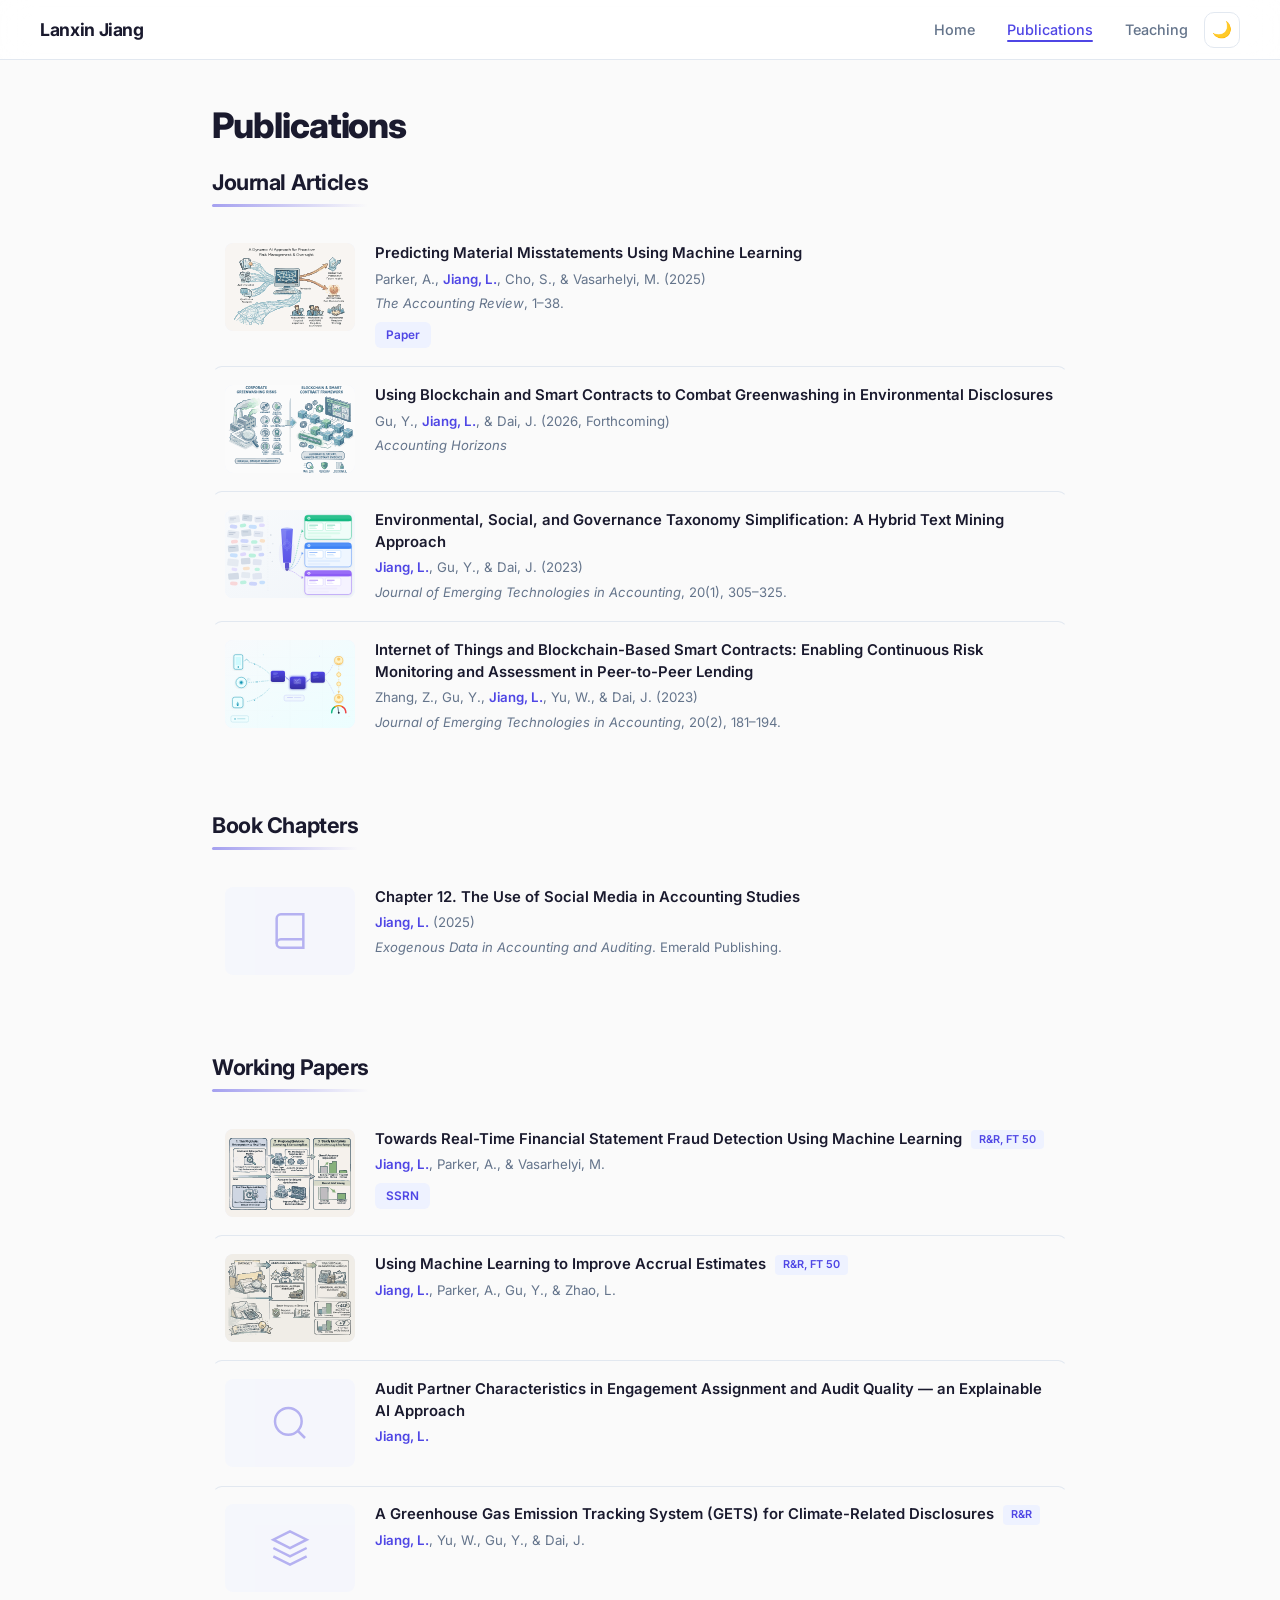
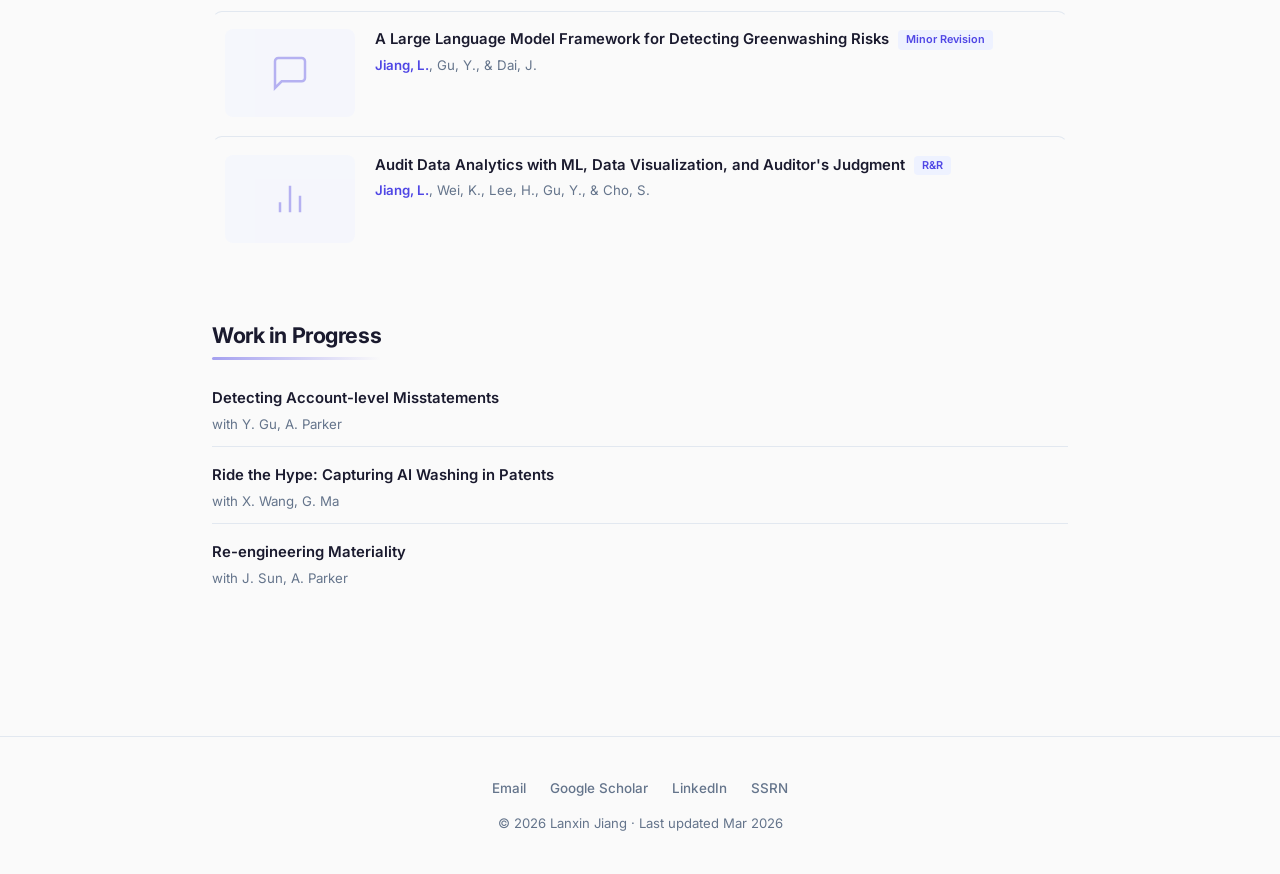
==== commit 1bf20cd6: "Accessibility and design polish from Web Interface Guidelines audit - Added theme-color meta tags fo" ====
--- a/publications.html
+++ b/publications.html
@@ -9,6 +9,8 @@
   <link href="https://fonts.googleapis.com/css2?family=Inter:wght@400;500;600;700;800&display=swap" rel="stylesheet">
   <link rel="stylesheet" href="assets/css/style.css">
   <link rel="icon" href="data:image/svg+xml,<svg xmlns='http://www.w3.org/2000/svg' viewBox='0 0 100 100'><text y='.9em' font-size='90'>L</text></svg>">
+  <meta name="theme-color" content="#ffffff" media="(prefers-color-scheme: light)">
+  <meta name="theme-color" content="#0f172a" media="(prefers-color-scheme: dark)">
 </head>
 <body>
 
@@ -22,7 +24,7 @@
     </ul>
     <button class="theme-toggle" id="theme-toggle" aria-label="Toggle theme"></button>
     <button class="menu-btn" id="menu-btn" aria-label="Menu">
-      <svg width="22" height="22" viewBox="0 0 24 24" fill="none" stroke="currentColor" stroke-width="2"><line x1="3" y1="6" x2="21" y2="6"/><line x1="3" y1="12" x2="21" y2="12"/><line x1="3" y1="18" x2="21" y2="18"/></svg>
+      <svg width="22" height="22" viewBox="0 0 24 24" fill="none" stroke="currentColor" stroke-width="2" aria-hidden="true"><line x1="3" y1="6" x2="21" y2="6"/><line x1="3" y1="12" x2="21" y2="12"/><line x1="3" y1="18" x2="21" y2="18"/></svg>
     </button>
   </div>
 </nav>
--- a/assets/css/style.css
+++ b/assets/css/style.css
@@ -18,6 +18,7 @@
   --radius-sm: 10px;
 }
 [data-theme="dark"] {
+  color-scheme: dark;
   --bg: #0f172a;
   --bg-alt: #1e293b;
   --text: #e2e8f0;
@@ -36,10 +37,12 @@
 
 /* ===== Reset ===== */
 *,*::before,*::after{box-sizing:border-box;margin:0;padding:0}
-html{scroll-behavior:smooth}
+html{scroll-behavior:smooth;scroll-margin-top:70px}
 body{font-family:'Inter',-apple-system,BlinkMacSystemFont,'Segoe UI',sans-serif;background:var(--bg);color:var(--text);line-height:1.7;transition:background .3s,color .3s}
 a{color:var(--accent);text-decoration:none;transition:color .2s}
 a:hover{color:var(--accent-text)}
+:focus-visible{outline:2px solid var(--accent);outline-offset:2px;border-radius:4px}
+@media(prefers-reduced-motion:reduce){*,*::before,*::after{animation-duration:0.01ms!important;transition-duration:0.01ms!important}}
 img{max-width:100%;display:block}
 
 /* ===== Navbar ===== */
@@ -74,7 +77,7 @@
 .hero-photo{flex-shrink:0}
 .avatar{width:220px;height:220px;border-radius:50%;object-fit:cover;object-position:center top;box-shadow:var(--shadow-lg);border:4px solid var(--bg-alt)}
 .hero-content{padding-top:.5rem}
-.hero-content h1{font-size:2.4rem;font-weight:800;letter-spacing:-0.03em;line-height:1.15}
+.hero-content h1{font-size:2.4rem;font-weight:800;letter-spacing:-0.03em;line-height:1.15;text-wrap:balance}
 .subtitle{color:var(--accent);font-weight:600;font-size:1.1rem;margin-top:.3rem}
 .affiliation{color:var(--text-dim);font-size:.93rem;margin-top:.15rem}
 .intro{color:var(--text-dim);font-size:.95rem;margin-top:1.1rem;line-height:1.85;max-width:540px}
@@ -93,7 +96,7 @@
 
 /* ===== Sections ===== */
 .section{margin-bottom:3.5rem}
-.heading{font-size:1.35rem;font-weight:700;letter-spacing:-0.02em;margin-bottom:1.5rem;position:relative;display:inline-block}
+.heading{font-size:1.35rem;font-weight:700;letter-spacing:-0.02em;margin-bottom:1.5rem;position:relative;display:inline-block;text-wrap:balance}
 .heading::after{content:'';position:absolute;left:0;bottom:-6px;height:3px;width:100%;background:linear-gradient(90deg, var(--accent), transparent);border-radius:2px;opacity:.5}
 
 /* ===== Research Highlight Cards ===== */
